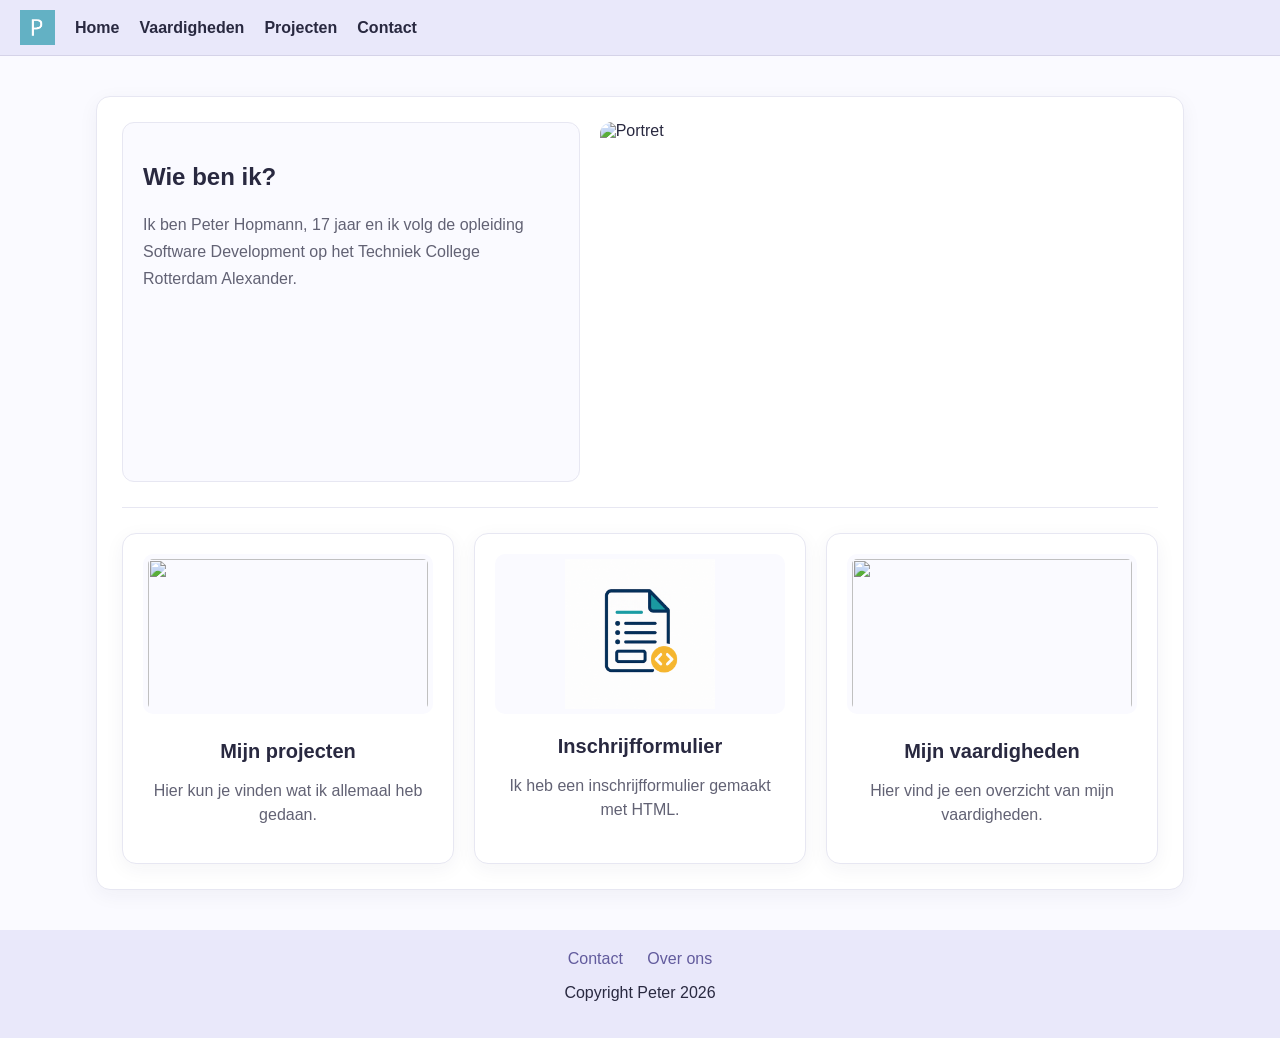
==== Portifolio/index.html @ 0910ad65 "Project setup completed" ====
<!DOCTYPE html>
<html lang="nl">

<head>
    <link rel="stylesheet" href="style.css">
    <meta charset="UTF-8">
    <meta name="viewport" content="width=device-width, initial-scale=1.0">
    <title>Portfolio Peter</title>
</head>
  
<body>

<header class="navbar">
    <img class="logo" src="Pictures/image1.jpg" alt="Logo">
        <nav>
            <a href="index.html">Home</a>
            <a href="vaardigheden.html">Vaardigheden</a>
            <a href="projecten.html">Projecten</a>
            <a href="contact.html">Contact</a>
        </nav>
</header>

    <main class="main-container">

    <section class="intro">
        <div class="intro-tekst">
            <h1>Wie ben ik?</h1>
            <p>
                Ik ben Peter Hopmann, 17 jaar en ik volg de opleiding
                Software Development op het Techniek College Rotterdam Alexander.
            </p>
        </div>

        <img class="portret" src="pictures/image2.jpg" alt="Portret">
    </section>

    <section class="projecten">

        <a class="card" href="projecten.html">
            <img src="pictures/image3.png" alt="">
            <h2>Mijn projecten</h2>
            <p>Hier kun je vinden wat ik allemaal heb gedaan.</p>
        </a>

        <a class="card" href="inschrijven.html">
        <img src="Pictures/image4.png" alt="Inschrijfformulier">
       <h2>Inschrijfformulier</h2>
    <p>
        Ik heb een inschrijfformulier gemaakt met HTML.
    </p>
</a>

        <a class="card" href="vaardigheden.html">
            <img src="pictures/image5.png" alt="">
            <h2>Mijn vaardigheden</h2>
            <p>Hier vind je een overzicht van mijn vaardigheden.</p>
        </a>

    </section>

</main>

<footer class="footer">
    <div class="footer-links">
        <a href="contact.html">Contact</a>
        <a href="#">Over ons</a>
    </div>

    <p>Copyright Peter 2026</p>
</footer>

</body>
</html>
---- Portifolio/style.css ----
* {
    box-sizing: border-box;
}

html {
    width: 100%;
    overflow-x: hidden;
}

body {
    width: 100%;
    margin: 0;
    font-family: Arial, sans-serif;
}

/* index */

body {
    margin: 0;
    background-color: #fafaff;
    font-family: Arial, sans-serif;
    color: #292940;
}

.navbar {
    width: 100%;
    box-sizing: border-box;
    background-color: #e9e8fa;
    border-bottom: 1px solid #d5d3e8;
    position: sticky;
    top: 0;
    display: flex;
    align-items: center;
    gap: 20px;
    padding: 10px 20px;
    z-index: 10;
}

.logo {
    width: 35px;
    height: 35px;
    object-fit: cover;
}

.navbar nav {
    display: flex;
    align-items: center;
    gap: 20px;
}

.navbar nav a {
    color: #292940;
    text-decoration: none;
    font-weight: bold;
}

.navbar nav a:hover {
    color: #625b9d;
}

.main-container {
    width: 85%;
    max-width: 1100px;
    margin: 40px auto;
    background-color: white;
    border: 1px solid #e7e7f2;
    border-radius: 14px;
    padding: 25px;
    box-shadow: 0 5px 20px rgba(40, 40, 80, 0.05);
    box-sizing: border-box;
}

.intro {
    display: flex;
    justify-content: space-between;
    align-items: stretch;
    gap: 20px;
    padding-bottom: 25px;
    border-bottom: 1px solid #e7e7f2;
}

.intro-tekst {
    width: 45%;
    background-color: #fafaff;
    border: 1px solid #e7e7f2;
    border-radius: 12px;
    padding: 20px;
}

.intro-tekst h1 {
    color: #292940;
}

.intro-tekst p {
    color: #626274;
    line-height: 1.7;
}

.portret {
    width: 55%;
    height: 360px;
    object-fit: contain;
    border-radius: 12px;
}

.projecten {
    display: grid;
    grid-template-columns: repeat(3, 1fr);
    gap: 20px;
    padding-top: 25px;
}

.card {
    background-color: white;
    border: 1px solid #e7e7f2;
    padding: 20px;
    text-align: center;
    text-decoration: none;
    color: #292940;
    border-radius: 14px;
    box-shadow: 0 5px 20px rgba(40, 40, 80, 0.05);
    transition: transform 0.2s;
}

.card img {
    width: 100%;
    height: 160px;
    object-fit: contain;
    background-color: #fafaff;
    border-radius: 10px;
    padding: 5px;
    box-sizing: border-box;
}

.card h2 {
    color: #292940;
    font-size: 20px;
}

.card p {
    color: #626274;
    line-height: 1.5;
}

.card:hover {
    background-color: #fafaff;
    transform: translateY(-5px);
}

footer {
    margin-top: 40px;
    padding: 20px;
    text-align: center;
    background-color: #e9e8fa;
    color: #292940;
}

footer a {
    color: #625b9d;
    text-decoration: none;
    margin: 0 10px;
}

footer a:hover {
    text-decoration: underline;
}

/* vaardigheden */

table {
    border-collapse: collapse;
    width: 100%;
    background-color: white;
    border: 1px solid #e7e7f2;
    border-radius: 14px;
    overflow: hidden;
    box-shadow: 0 5px 20px rgba(40, 40, 80, 0.05);
}

th, td {
    padding: 16px;
    text-align: left;
    border-bottom: 1px solid #e7e7f2;
    color: #292940;
}

th {
    background-color: #625b9d;
    color: white;
}

tr:nth-child(even) {
    background-color: #fafaff;
}

tr:hover {
    background-color: #eeecfa;
}

/* projecten */

.projecten-pagina {
    max-width: 1100px;
    width: 85%;
    margin: 40px auto;
    color: #292940;
}

.projecten-pagina h1 {
    text-align: center;
    font-size: 36px;
    color: #292940;
    margin-bottom: 15px;
}

.projecten-intro {
    text-align: center;
    color: #626274;
    margin-bottom: 35px;
}


.projecten-overzicht {
    display: grid;
    grid-template-columns: repeat(3, 1fr);
    gap: 20px;
}


.project-placeholder {
    background-color: white;
    border: 1px solid #e7e7f2;
    padding: 20px;
    text-align: center;
    border-radius: 14px;
    box-shadow: 0 5px 20px rgba(40, 40, 80, 0.05);
    transition: transform 0.2s;
}

.project-placeholder:hover {
    transform: translateY(-5px);
}

.project-afbeelding {
    height: 120px;
    background-color: #fafaff;
    display: flex;
    align-items: center;
    justify-content: center;
    border-radius: 10px;
    overflow: hidden;
}

.project-afbeelding img {
    width: 80%;
    height: 100%;
    object-fit: contain;
}


.project-placeholder h2 {
    color: #292940;
    font-size: 21px;
}


.project-placeholder p {
    color: #626274;
    line-height: 1.6;
}


.project-placeholder span {
    display: inline-block;
    margin-top: 10px;
    padding: 8px 12px;
    background-color: #eeecfa;
    color: #625b9d;
    border-radius: 8px;
    font-size: 14px;
}


.project-placeholder a {
    text-decoration: none;
    color: inherit;
}

/* contact */

.contactpagina {
    width: 85%;
    max-width: 1100px;
    margin: 40px auto;
}

.contactpagina > h1 {
    text-align: center;
    font-size: 36px;
    color: #292940;
}

.contactpagina > p {
    text-align: center;
    color: #626274;
    margin-bottom: 35px;
}


.ContactInfo {
    background-color: white;
    padding: 25px;
    margin-bottom: 25px;
    border: 1px solid #e7e7f2;
    border-radius: 14px;
    box-shadow: 0 5px 20px rgba(40, 40, 80, 0.05);
}

.ContactInfo h2 {
    margin-top: 0;
    color: #292940;
}

.ContactInfo a {
    color: #625b9d;
    text-decoration: none;
}

.ContactInfo a:hover {
    text-decoration: underline;
}


.contactformulier {
    background-color: white;
    padding: 25px;
    border: 1px solid #e7e7f2;
    border-radius: 14px;
    box-shadow: 0 5px 20px rgba(40, 40, 80, 0.05);
}

.contactformulier h2 {
    margin-top: 0;
    color: #292940;
}

.contactformulier form {
    display: flex;
    flex-direction: column;
    gap: 10px;
}

.contactformulier label {
    font-weight: bold;
    margin-top: 8px;
}

.contactformulier input,
.contactformulier textarea {
    width: 100%;
    padding: 12px;
    border: 1px solid #d5d3e8;
    border-radius: 8px;
    font-family: Arial, sans-serif;
    font-size: 15px;
    background-color: #fafaff;
}

.contactformulier input:focus,
.contactformulier textarea:focus {
    outline: 2px solid #aaa4e0;
    border-color: #7771bb;
}

.contactformulier textarea {
    resize: vertical;
}

.contactformulier button {
    margin-top: 10px;
    padding: 13px;
    background-color: #625b9d;
    color: white;
    border: none;
    border-radius: 8px;
    font-size: 15px;
    cursor: pointer;
}

.contactformulier button:hover {
    background-color: #494375;
}


footer {
    margin-top: 40px;
    padding: 20px;
    text-align: center;
    background-color: #e9e8fa;
    color: #292940;
}

footer a:hover {
    background-color: lightgray;
}

/* footer */

html, body {
    min-height: 100%;
    margin: 0;
}

body {
    min-height: 100vh;
    display: flex;
    flex-direction: column;
}

main {
    flex: 1;
}

.footer {
    margin-top: 0;
}

/* Telefoon */
@media (max-width: 700px) {

    .navbar {
        flex-wrap: wrap;
        padding: 10px;
        gap: 10px;
    }

    .navbar nav {
        flex-wrap: wrap;
        gap: 10px;
    }

    .navbar nav a {
        font-size: 14px;
    }

    .main-container {
        width: 94%;
        margin: 20px auto;
        padding: 12px;
    }

    .intro {
        flex-direction: column;
        gap: 15px;
    }

    .intro-tekst,
    .portret {
        width: 100%;
    }

    .portret {
        height: 250px;
    }

    .projecten {
        grid-template-columns: 1fr;
    }

    .card {
        padding: 15px;
    }

    table {
        width: 100%;
        table-layout: fixed;
        font-size: 13px;
    }

    th, td {
        padding: 10px 6px;
        overflow-wrap: break-word;
    }

    .projecten-pagina {
        width: 94%;
        margin: 25px auto;
    }

    .projecten-pagina h1 {
        font-size: 28px;
    }

    .projecten-overzicht {
        grid-template-columns: 1fr;
        gap: 15px;
    }

    .project-placeholder {
        padding: 15px;
    }

    .contactpagina {
        width: 94%;
        margin: 25px auto;
    }

    .contactpagina > h1 {
        font-size: 28px;
    }

    .ContactInfo,
    .contactformulier {
        padding: 18px;
    }

    .contactformulier input,
    .contactformulier textarea {
        width: 100%;
        max-width: 100%;
    }

    footer {
        width: 100%;
        padding: 20px 10px;
    }

    .footer-links {
        flex-wrap: wrap;
        gap: 15px;
    }
}
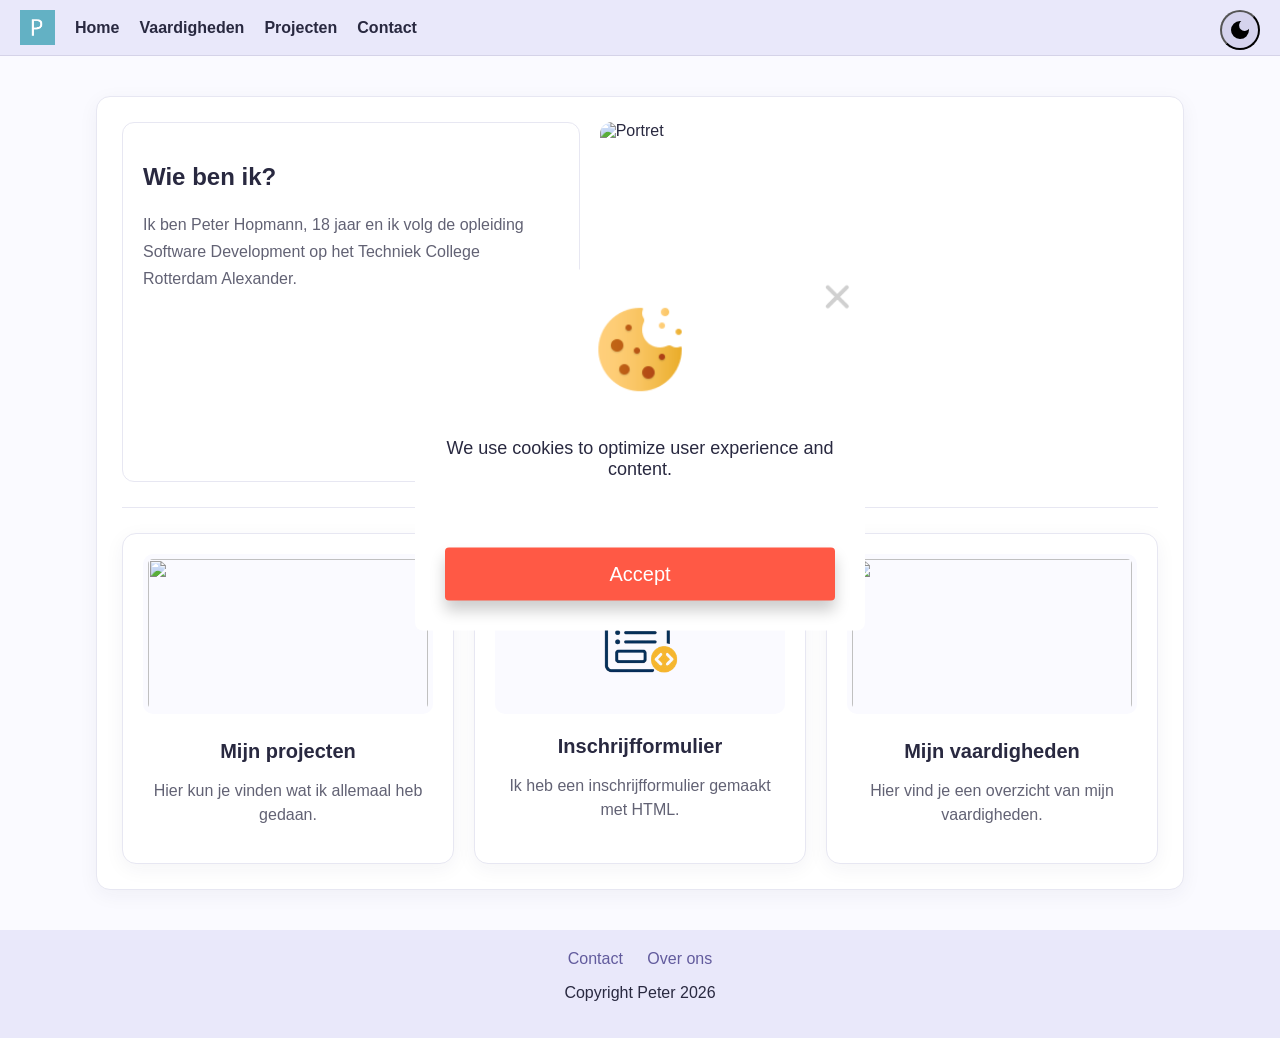
==== commit b9979b2e: "Added dark mode and cookies" ====
--- a/Portifolio/index.html
+++ b/Portifolio/index.html
@@ -7,10 +7,20 @@
     <meta name="viewport" content="width=device-width, initial-scale=1.0">
     <title>Portfolio Peter</title>
 </head>
-  
-<body>
 
-<header class="navbar">
+<body onload="showModal()">
+
+    <header class="navbar">
+        <div id="modalbox">
+            <img src="Pictures/cookies.png" class="cookies">
+            <p>We use cookies to optimize user experience and content.</p>
+            <button type="button" onclick="acceptCookies()">Accept</button>
+            <img src="Pictures/close.png" class="close-icon" onclick="closeModal()">
+        </div>
+        <button id="theme-switch">
+             <svg xmlns="http://www.w3.org/2000/svg" viewBox="0 0 24 24" height="24px" width="24px" fill="#000000"><path d="M12,21q-3.75,0-6.38-2.63T3,12T5.63,5.63T12,3q0.35,0 0.69,0.02q0.34,0.02 0.66,0.07q-1.03,0.73-1.64,1.89T11.1,7.5q0,2.25 1.57,3.82T16.5,12.9q1.38,0 2.53-0.61t1.88-1.64q0.05,0.33 0.07,0.66T21,12q0,3.75-2.63,6.38T12,21Z"/></svg>
+             <svg xmlns="http://www.w3.org/2000/svg" viewBox="0 0 24 24" height="24px" width="24px" fill="#FFA500"><path d="M8.46,15.54Q7,14.08 7,12Q7,9.92 8.46,8.46T12,7t3.54,1.46T17,12t-1.46,3.54T12,17q-2.07,0-3.54-1.46ZM5,13H1V11H5v2Zm18,0H19V11h4v2ZM11,5V1h2V5H11Zm0,18V19h2v4H11ZM6.4,7.75L3.88,5.32L5.3,3.85l2.4,2.5L6.4,7.75Zm12.3,12.4l-2.42-2.52l1.32-1.38l2.52,2.43L18.7,20.15ZM16.25,6.4l2.43-2.52L20.15,5.3l-2.5,2.4l-1.4-1.3ZM3.85,18.7l2.53-2.43L7.75,17.6L5.33,20.13L3.85,18.7Z"/></svg>
+        </button>
     <img class="logo" src="Pictures/image1.jpg" alt="Logo">
         <nav>
             <a href="index.html">Home</a>
@@ -26,7 +36,7 @@
         <div class="intro-tekst">
             <h1>Wie ben ik?</h1>
             <p>
-                Ik ben Peter Hopmann, 17 jaar en ik volg de opleiding
+                Ik ben Peter Hopmann, 18 jaar en ik volg de opleiding
                 Software Development op het Techniek College Rotterdam Alexander.
             </p>
         </div>
@@ -37,13 +47,13 @@
     <section class="projecten">
 
         <a class="card" href="projecten.html">
-            <img src="pictures/image3.png" alt="">
+            <img src="pictures/image3-removebg-preview.png" alt="">
             <h2>Mijn projecten</h2>
             <p>Hier kun je vinden wat ik allemaal heb gedaan.</p>
         </a>
 
         <a class="card" href="inschrijven.html">
-        <img src="Pictures/image4.png" alt="Inschrijfformulier">
+        <img src="Pictures/image4-removebg-preview.png" alt="Inschrijfformulier">
        <h2>Inschrijfformulier</h2>
     <p>
         Ik heb een inschrijfformulier gemaakt met HTML.
@@ -51,7 +61,7 @@
 </a>
 
         <a class="card" href="vaardigheden.html">
-            <img src="pictures/image5.png" alt="">
+            <img src="pictures/image5-removebg-preview.png" alt="">
             <h2>Mijn vaardigheden</h2>
             <p>Hier vind je een overzicht van mijn vaardigheden.</p>
         </a>
@@ -69,5 +79,7 @@
     <p>Copyright Peter 2026</p>
 </footer>
 
+<script src="Cookies.js"></script>
+<script src="darkmode.js"></script>
 </body>
-</html> 
+</html> 
--- a/Portifolio/style.css
+++ b/Portifolio/style.css
@@ -1,7 +1,63 @@
+:root {
+    --background: #fafaff;
+    --text: #292940;
+    --muted-text: #626274;
+
+    --navbar: #e9e8fa;
+    --navbar-border: #d5d3e8;
+
+    --surface: #ffffff;
+    --soft-background: #fafaff;
+
+    --border: #e7e7f2;
+    --input-border: #d5d3e8;
+
+    --accent: #625b9d;
+    --accent-hover: #494375;
+    --soft-accent: #eeecfa;
+    --basevariant: #d5d3ed;
+}
+
+.darkmode {
+    --background: #20202e;
+    --text: #f5f5ff;
+    --muted-text: #c0c0d0;
+
+    --navbar: #292940;
+    --navbar-border: #414158;
+
+    --surface: #303044;
+    --soft-background: #262638;
+
+    --border: #49495e;
+    --input-border: #49495e;
+
+    --accent: #b9a9ff;
+    --accent-hover: #c9bdff;
+    --soft-accent: #3b3b50;
+    --basevariant: #3b3b50;
+}
+
 * {
     box-sizing: border-box;
 }
 
+.intro-tekst h1,
+.card h2,
+.project-placeholder h2,
+.ContactInfo h2,
+.contactformulier h2 {
+    color: var(--text);
+}
+
+.intro-tekst p,
+.card p,
+.projecten-intro,
+.project-placeholder p,
+.contactpagina > p {
+    color: var(--muted-text);
+}
+
 html {
     width: 100%;
     overflow-x: hidden;
@@ -9,24 +65,68 @@
 
 body {
     width: 100%;
+    min-height: 100vh;
     margin: 0;
     font-family: Arial, sans-serif;
+    background-color: var(--background);
+    color: var(--text);
+
+    display: flex;
+    flex-direction: column;
 }
 
 /* index */
 
-body {
-    margin: 0;
-    background-color: #fafaff;
-    font-family: Arial, sans-serif;
-    color: #292940;
+#modalbox {
+    position: fixed;
+    top: 50%;
+    left: 50%;
+    transform: translate(-50%, -50%);
+    width: 80%;
+    max-width: 450px;
+    text-align: center;
+    padding: 30px;
+    font-size: 18px;
+    font-weight: 500;
+    background-color: var(--surface);
+    color: var(--text);
+    border-radius: 8px;
+    display: none;
+}
+
+.cookies {
+    width: 100px;
+    margin-bottom: 15px;
+}
+
+#modalbox button {
+    background: #ff5945;
+    color: #fff;
+    padding: 15px 0;
+    border-radius: 4px;
+    font-size: 20px;
+    font-weight: 500;
+    width: 100%;
+    border: 0;
+    outline: 0;
+    margin-top: 50px;
+    cursor: pointer;
+    box-shadow: 0 10px 15px rgba(0, 0, 0, 0.2);
+}
+
+.close-icon {
+    width: 25px;
+    height: 25px;
+    position: absolute;
+    top: 15px;
+    right: 15px;
+    cursor: pointer;
 }
 
 .navbar {
     width: 100%;
-    box-sizing: border-box;
-    background-color: #e9e8fa;
-    border-bottom: 1px solid #d5d3e8;
+    background-color: var(--navbar);
+    border-bottom: 1px solid var(--navbar-border);
     position: sticky;
     top: 0;
     display: flex;
@@ -49,25 +149,24 @@
 }
 
 .navbar nav a {
-    color: #292940;
+    color: var(--text);
     text-decoration: none;
     font-weight: bold;
 }
 
 .navbar nav a:hover {
-    color: #625b9d;
+    color: var(--accent);
 }
 
 .main-container {
     width: 85%;
     max-width: 1100px;
     margin: 40px auto;
-    background-color: white;
-    border: 1px solid #e7e7f2;
+    background-color: var(--surface);
+    border: 1px solid var(--border);
     border-radius: 14px;
     padding: 25px;
     box-shadow: 0 5px 20px rgba(40, 40, 80, 0.05);
-    box-sizing: border-box;
 }
 
 .intro {
@@ -76,23 +175,19 @@
     align-items: stretch;
     gap: 20px;
     padding-bottom: 25px;
-    border-bottom: 1px solid #e7e7f2;
+    border-bottom: 1px solid var(--border);
 }
 
 .intro-tekst {
     width: 45%;
-    background-color: #fafaff;
-    border: 1px solid #e7e7f2;
+    background-color: var(--surface);
+    border: 1px solid var(--border);
     border-radius: 12px;
     padding: 20px;
 }
 
-.intro-tekst h1 {
-    color: #292940;
-}
-
 .intro-tekst p {
-    color: #626274;
+    color: var(--muted-text);
     line-height: 1.7;
 }
 
@@ -111,12 +206,12 @@
 }
 
 .card {
-    background-color: white;
-    border: 1px solid #e7e7f2;
+    background-color: var(--surface);
+    border: 1px solid var(--border);
     padding: 20px;
     text-align: center;
     text-decoration: none;
-    color: #292940;
+    color: var(--text);
     border-radius: 14px;
     box-shadow: 0 5px 20px rgba(40, 40, 80, 0.05);
     transition: transform 0.2s;
@@ -126,41 +221,47 @@
     width: 100%;
     height: 160px;
     object-fit: contain;
-    background-color: #fafaff;
+    background-color: var(--soft-background);
     border-radius: 10px;
     padding: 5px;
     box-sizing: border-box;
 }
 
 .card h2 {
-    color: #292940;
+    color: var(--text);
     font-size: 20px;
 }
 
 .card p {
-    color: #626274;
+    color: var(--muted-text);
     line-height: 1.5;
 }
 
 .card:hover {
-    background-color: #fafaff;
+    background-color: var(--soft-background);
     transform: translateY(-5px);
 }
 
-footer {
-    margin-top: 40px;
+.footer {
+    width: 100%;
+    margin-top: 0;
     padding: 20px;
     text-align: center;
-    background-color: #e9e8fa;
-    color: #292940;
+    background-color: var(--navbar);
+    color: var(--text);
+    flex-shrink: 0;
 }
 
 footer a {
-    color: #625b9d;
+    color: var(--accent);
     text-decoration: none;
     margin: 0 10px;
 }
 
+.footer {
+    margin-top: 0;
+}
+
 footer a:hover {
     text-decoration: underline;
 }
@@ -170,8 +271,8 @@
 table {
     border-collapse: collapse;
     width: 100%;
-    background-color: white;
-    border: 1px solid #e7e7f2;
+    background-color: var(--surface);
+    border: 1px solid var(--border);
     border-radius: 14px;
     overflow: hidden;
     box-shadow: 0 5px 20px rgba(40, 40, 80, 0.05);
@@ -180,21 +281,25 @@
 th, td {
     padding: 16px;
     text-align: left;
-    border-bottom: 1px solid #e7e7f2;
-    color: #292940;
+    border-bottom: 1px solid var(--border);
+    color: var(--text);
 }
 
 th {
-    background-color: #625b9d;
+    background-color: var(--accent);
     color: white;
 }
 
-tr:nth-child(even) {
-    background-color: #fafaff;
-}
-
-tr:hover {
-    background-color: #eeecfa;
+td {
+    background-color: var(--surface);
+}
+
+tr:nth-child(even) td {
+    background-color: var(--soft-background);
+}
+
+tr:hover td {
+    background-color: var(--soft-accent);
 }
 
 /* projecten */
@@ -203,19 +308,20 @@
     max-width: 1100px;
     width: 85%;
     margin: 40px auto;
-    color: #292940;
+    color: var(--text);
+    flex: 1;
 }
 
 .projecten-pagina h1 {
     text-align: center;
     font-size: 36px;
-    color: #292940;
+    color: var(--text);
     margin-bottom: 15px;
 }
 
 .projecten-intro {
     text-align: center;
-    color: #626274;
+    color: var(--muted-text);
     margin-bottom: 35px;
 }
 
@@ -228,13 +334,14 @@
 
 
 .project-placeholder {
-    background-color: white;
-    border: 1px solid #e7e7f2;
+    background-color: var(--surface);
+    border: 1px solid var(--border);
     padding: 20px;
     text-align: center;
     border-radius: 14px;
     box-shadow: 0 5px 20px rgba(40, 40, 80, 0.05);
     transition: transform 0.2s;
+    color: var(--text);
 }
 
 .project-placeholder:hover {
@@ -243,7 +350,7 @@
 
 .project-afbeelding {
     height: 120px;
-    background-color: #fafaff;
+    background-color: var(--soft-background);
     display: flex;
     align-items: center;
     justify-content: center;
@@ -259,13 +366,11 @@
 
 
 .project-placeholder h2 {
-    color: #292940;
     font-size: 21px;
 }
 
 
 .project-placeholder p {
-    color: #626274;
     line-height: 1.6;
 }
 
@@ -274,8 +379,8 @@
     display: inline-block;
     margin-top: 10px;
     padding: 8px 12px;
-    background-color: #eeecfa;
-    color: #625b9d;
+    background-color: var(--soft-accent);
+    color: var(--accent);
     border-radius: 8px;
     font-size: 14px;
 }
@@ -297,32 +402,32 @@
 .contactpagina > h1 {
     text-align: center;
     font-size: 36px;
-    color: #292940;
+    color: var(--text);
 }
 
 .contactpagina > p {
     text-align: center;
-    color: #626274;
+    color: var(--muted-text);
     margin-bottom: 35px;
 }
 
 
 .ContactInfo {
-    background-color: white;
+    background-color: var(--surface);
+    color: var(--text);
     padding: 25px;
     margin-bottom: 25px;
-    border: 1px solid #e7e7f2;
+    border: 1px solid var(--border);
     border-radius: 14px;
     box-shadow: 0 5px 20px rgba(40, 40, 80, 0.05);
 }
 
 .ContactInfo h2 {
     margin-top: 0;
-    color: #292940;
 }
 
 .ContactInfo a {
-    color: #625b9d;
+    color: var(--accent);
     text-decoration: none;
 }
 
@@ -330,18 +435,17 @@
     text-decoration: underline;
 }
 
-
 .contactformulier {
-    background-color: white;
+    background-color: var(--surface);
     padding: 25px;
-    border: 1px solid #e7e7f2;
+    border: 1px solid var(--border);
     border-radius: 14px;
     box-shadow: 0 5px 20px rgba(40, 40, 80, 0.05);
+    color: var(--text);
 }
 
 .contactformulier h2 {
     margin-top: 0;
-    color: #292940;
 }
 
 .contactformulier form {
@@ -359,17 +463,18 @@
 .contactformulier textarea {
     width: 100%;
     padding: 12px;
-    border: 1px solid #d5d3e8;
+    border: 1px solid var(--input-border);
     border-radius: 8px;
     font-family: Arial, sans-serif;
     font-size: 15px;
-    background-color: #fafaff;
+    background-color: var(--soft-background);
+    color: var(--text);
 }
 
 .contactformulier input:focus,
 .contactformulier textarea:focus {
-    outline: 2px solid #aaa4e0;
-    border-color: #7771bb;
+    outline: 2px solid var(--accent);
+    border-color: var(--accent);
 }
 
 .contactformulier textarea {
@@ -379,7 +484,7 @@
 .contactformulier button {
     margin-top: 10px;
     padding: 13px;
-    background-color: #625b9d;
+    background-color: var(--accent);
     color: white;
     border: none;
     border-radius: 8px;
@@ -388,43 +493,14 @@
 }
 
 .contactformulier button:hover {
-    background-color: #494375;
-}
-
-
-footer {
-    margin-top: 40px;
-    padding: 20px;
-    text-align: center;
-    background-color: #e9e8fa;
-    color: #292940;
-}
-
-footer a:hover {
-    background-color: lightgray;
+    background-color: var(--accent-hover);
 }
 
 /* footer */
 
-html, body {
-    min-height: 100%;
-    margin: 0;
-}
-
-body {
-    min-height: 100vh;
-    display: flex;
-    flex-direction: column;
-}
-
 main {
-    flex: 1;
-}
-
-.footer {
-    margin-top: 0;
-}
-
+    flex: 1 0 auto;
+}
 /* Telefoon */
 @media (max-width: 700px) {
 
@@ -529,4 +605,61 @@
         flex-wrap: wrap;
         gap: 15px;
     }
+}
+
+@media (max-width: 600px) {
+
+    .navbar {
+        display: flex;
+        flex-wrap: wrap;
+        padding: 10px 15px;
+        gap: 10px;
+    }
+
+    .logo {
+        width: 40px;
+        height: 40px;
+    }
+
+    #theme-switch {
+        position: static;
+        margin-left: auto;
+        flex-shrink: 0;
+    }
+
+    .navbar nav {
+        width: 100%;
+        display: flex;
+        justify-content: center;
+        flex-wrap: wrap;
+        gap: 15px;
+    }
+
+}
+
+/*dark mode*/
+#theme-switch{
+    height: 40px;
+    width: 40px;
+    padding: 0;
+    border-radius: 50%;
+    background-color: var(--basevariant);
+    display: flex;
+    justify-content: center;
+    align-items: center;
+    position: fixed;
+    top: 10px;
+    right: 20px;
+}
+
+#theme-switch svg:last-child{
+    display: none;
+}
+
+.darkmode #theme-switch svg:first-child{
+    display: none;
+}
+
+.darkmode #theme-switch svg:last-child{
+    display: block;
 }
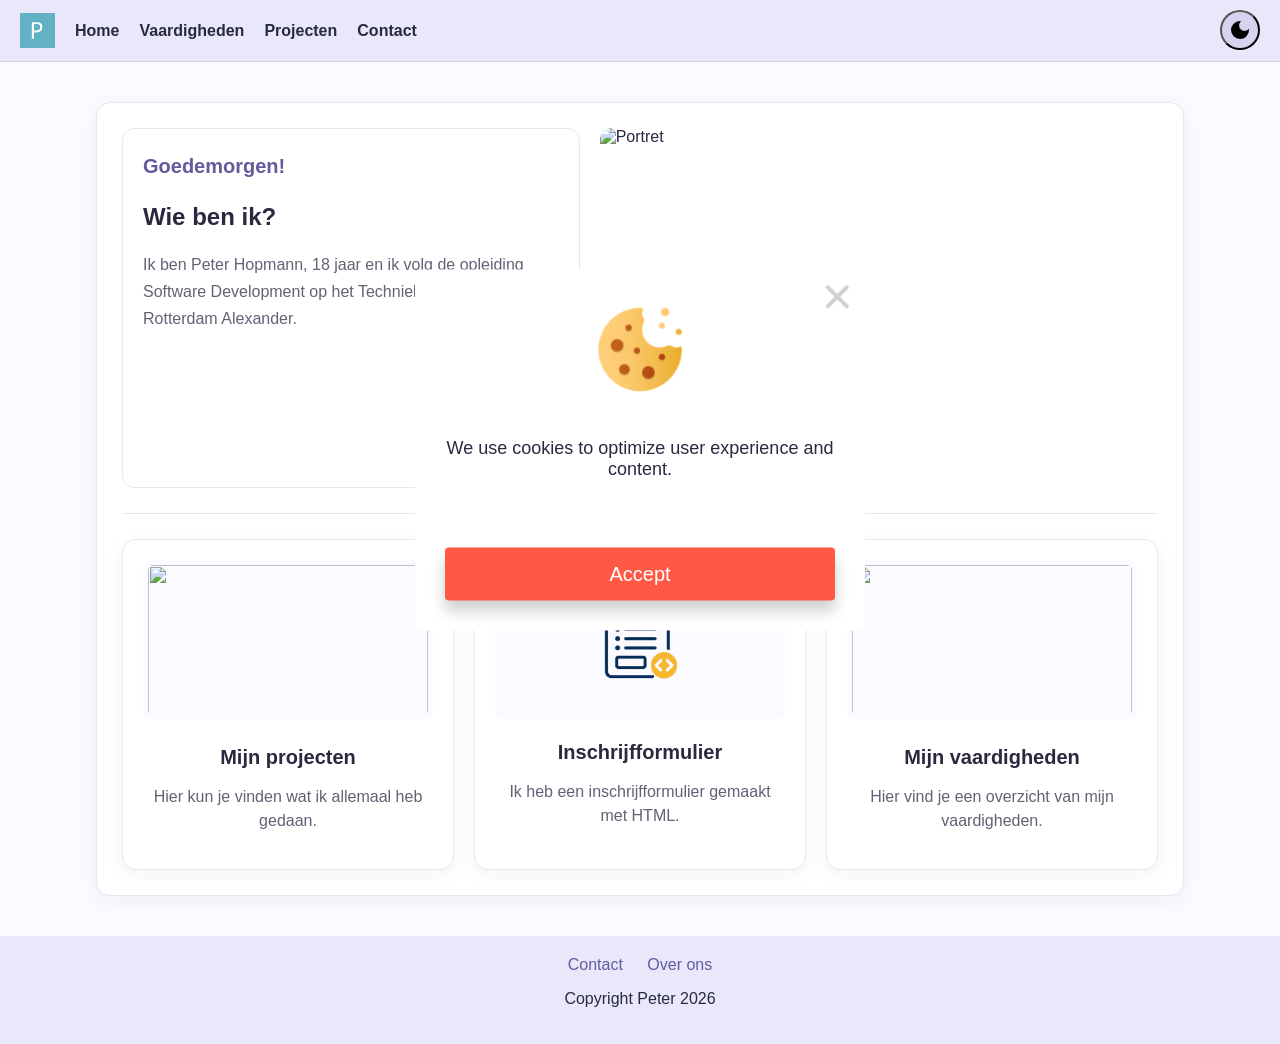
==== commit 832b4a1e: "Added time-based greeting and a hamburger menu for mobile users" ====
--- a/Portifolio/index.html
+++ b/Portifolio/index.html
@@ -22,7 +22,13 @@
              <svg xmlns="http://www.w3.org/2000/svg" viewBox="0 0 24 24" height="24px" width="24px" fill="#FFA500"><path d="M8.46,15.54Q7,14.08 7,12Q7,9.92 8.46,8.46T12,7t3.54,1.46T17,12t-1.46,3.54T12,17q-2.07,0-3.54-1.46ZM5,13H1V11H5v2Zm18,0H19V11h4v2ZM11,5V1h2V5H11Zm0,18V19h2v4H11ZM6.4,7.75L3.88,5.32L5.3,3.85l2.4,2.5L6.4,7.75Zm12.3,12.4l-2.42-2.52l1.32-1.38l2.52,2.43L18.7,20.15ZM16.25,6.4l2.43-2.52L20.15,5.3l-2.5,2.4l-1.4-1.3ZM3.85,18.7l2.53-2.43L7.75,17.6L5.33,20.13L3.85,18.7Z"/></svg>
         </button>
     <img class="logo" src="Pictures/image1.jpg" alt="Logo">
-        <nav>
+
+    
+    <button class="hamburger" id="hamburger" aria-label="Menu openen" aria-expanded="false">
+        ☰
+    </button>
+
+        <nav id="nav-menu">
             <a href="index.html">Home</a>
             <a href="vaardigheden.html">Vaardigheden</a>
             <a href="projecten.html">Projecten</a>
@@ -34,7 +40,8 @@
 
     <section class="intro">
         <div class="intro-tekst">
-            <h1>Wie ben ik?</h1>
+    <p id="begroeting"></p>
+    <h1>Wie ben ik?</h1>
             <p>
                 Ik ben Peter Hopmann, 18 jaar en ik volg de opleiding
                 Software Development op het Techniek College Rotterdam Alexander.
@@ -81,5 +88,7 @@
 
 <script src="Cookies.js"></script>
 <script src="darkmode.js"></script>
+<script src="Countdown.js"></script>
+<script src="hamburger.js"></script>
 </body>
 </html> 
--- a/Portifolio/style.css
+++ b/Portifolio/style.css
@@ -76,6 +76,14 @@
 }
 
 /* index */
+
+#begroeting {
+    color: var(--accent);
+    font-size: 20px;
+    font-weight: bold;
+    margin-top: 0;
+    margin-bottom: 15px;
+}
 
 #modalbox {
     position: fixed;
@@ -125,6 +133,8 @@
 
 .navbar {
     width: 100%;
+    min-height: 62px;
+    padding: 10px 20px;
     background-color: var(--navbar);
     border-bottom: 1px solid var(--navbar-border);
     position: sticky;
@@ -132,7 +142,6 @@
     display: flex;
     align-items: center;
     gap: 20px;
-    padding: 10px 20px;
     z-index: 10;
 }
 
@@ -140,6 +149,16 @@
     width: 35px;
     height: 35px;
     object-fit: cover;
+}
+
+
+#hamburger {
+    display: none;
+    font-size: 28px;
+    background: none;
+    border: none;
+    color: var(--text);
+    cursor: pointer;
 }
 
 .navbar nav {
@@ -500,141 +519,6 @@
 
 main {
     flex: 1 0 auto;
-}
-/* Telefoon */
-@media (max-width: 700px) {
-
-    .navbar {
-        flex-wrap: wrap;
-        padding: 10px;
-        gap: 10px;
-    }
-
-    .navbar nav {
-        flex-wrap: wrap;
-        gap: 10px;
-    }
-
-    .navbar nav a {
-        font-size: 14px;
-    }
-
-    .main-container {
-        width: 94%;
-        margin: 20px auto;
-        padding: 12px;
-    }
-
-    .intro {
-        flex-direction: column;
-        gap: 15px;
-    }
-
-    .intro-tekst,
-    .portret {
-        width: 100%;
-    }
-
-    .portret {
-        height: 250px;
-    }
-
-    .projecten {
-        grid-template-columns: 1fr;
-    }
-
-    .card {
-        padding: 15px;
-    }
-
-    table {
-        width: 100%;
-        table-layout: fixed;
-        font-size: 13px;
-    }
-
-    th, td {
-        padding: 10px 6px;
-        overflow-wrap: break-word;
-    }
-
-    .projecten-pagina {
-        width: 94%;
-        margin: 25px auto;
-    }
-
-    .projecten-pagina h1 {
-        font-size: 28px;
-    }
-
-    .projecten-overzicht {
-        grid-template-columns: 1fr;
-        gap: 15px;
-    }
-
-    .project-placeholder {
-        padding: 15px;
-    }
-
-    .contactpagina {
-        width: 94%;
-        margin: 25px auto;
-    }
-
-    .contactpagina > h1 {
-        font-size: 28px;
-    }
-
-    .ContactInfo,
-    .contactformulier {
-        padding: 18px;
-    }
-
-    .contactformulier input,
-    .contactformulier textarea {
-        width: 100%;
-        max-width: 100%;
-    }
-
-    footer {
-        width: 100%;
-        padding: 20px 10px;
-    }
-
-    .footer-links {
-        flex-wrap: wrap;
-        gap: 15px;
-    }
-}
-
-@media (max-width: 600px) {
-
-    .navbar {
-        display: flex;
-        flex-wrap: wrap;
-        padding: 10px 15px;
-        gap: 10px;
-    }
-
-    .logo {
-        width: 40px;
-        height: 40px;
-    }
-
-    #theme-switch {
-        position: static;
-        margin-left: auto;
-        flex-shrink: 0;
-    }
-
-    .navbar nav {
-        width: 100%;
-        display: flex;
-        justify-content: center;
-        flex-wrap: wrap;
-        gap: 15px;
-    }
-
 }
 
 /*dark mode*/
@@ -662,4 +546,151 @@
 
 .darkmode #theme-switch svg:last-child{
     display: block;
-}+}
+
+/* Telefoon */
+@media (max-width: 700px) {
+
+    .navbar {
+        flex-wrap: wrap;
+        padding: 10px;
+        gap: 10px;
+    }
+
+    .navbar nav {
+        flex-wrap: wrap;
+        gap: 10px;
+    }
+
+    .navbar nav a {
+        font-size: 14px;
+    }
+
+    .main-container {
+        width: 94%;
+        margin: 20px auto;
+        padding: 12px;
+    }
+
+    .intro {
+        flex-direction: column;
+        gap: 15px;
+    }
+
+    .intro-tekst,
+    .portret {
+        width: 100%;
+    }
+
+    .portret {
+        height: 250px;
+    }
+
+    .projecten {
+        grid-template-columns: 1fr;
+    }
+
+    .card {
+        padding: 15px;
+    }
+
+    table {
+        width: 100%;
+        table-layout: fixed;
+        font-size: 13px;
+    }
+
+    th, td {
+        padding: 10px 6px;
+        overflow-wrap: break-word;
+    }
+
+    .projecten-pagina {
+        width: 94%;
+        margin: 25px auto;
+    }
+
+    .projecten-pagina h1 {
+        font-size: 28px;
+    }
+
+    .projecten-overzicht {
+        grid-template-columns: 1fr;
+        gap: 15px;
+    }
+
+    .project-placeholder {
+        padding: 15px;
+    }
+
+    .contactpagina {
+        width: 94%;
+        margin: 25px auto;
+    }
+
+    .contactpagina > h1 {
+        font-size: 28px;
+    }
+
+    .ContactInfo,
+    .contactformulier {
+        padding: 18px;
+    }
+
+    .contactformulier input,
+    .contactformulier textarea {
+        width: 100%;
+        max-width: 100%;
+    }
+
+    footer {
+        width: 100%;
+        padding: 20px 10px;
+    }
+
+    .footer-links {
+        flex-wrap: wrap;
+        gap: 15px;
+    }
+}
+
+@media (max-width: 700px) {
+
+    .navbar {
+        flex-wrap: wrap;
+    }
+
+    .logo {
+        order: 1;
+    }
+
+    @media (max-width: 700px) {
+
+    #hamburger {
+        display: block;
+        order: 2;
+        margin-left: auto;
+    }
+
+}
+
+    #theme-switch {
+        position: static;
+        order: 3;
+        flex-shrink: 0;
+    }
+
+    .navbar nav {
+        display: none;
+        order: 4;
+        width: 100%;
+        flex-direction: column;
+        align-items: center;
+        gap: 15px;
+    }
+
+    .navbar nav.active {
+        display: flex;
+    }
+}
+
